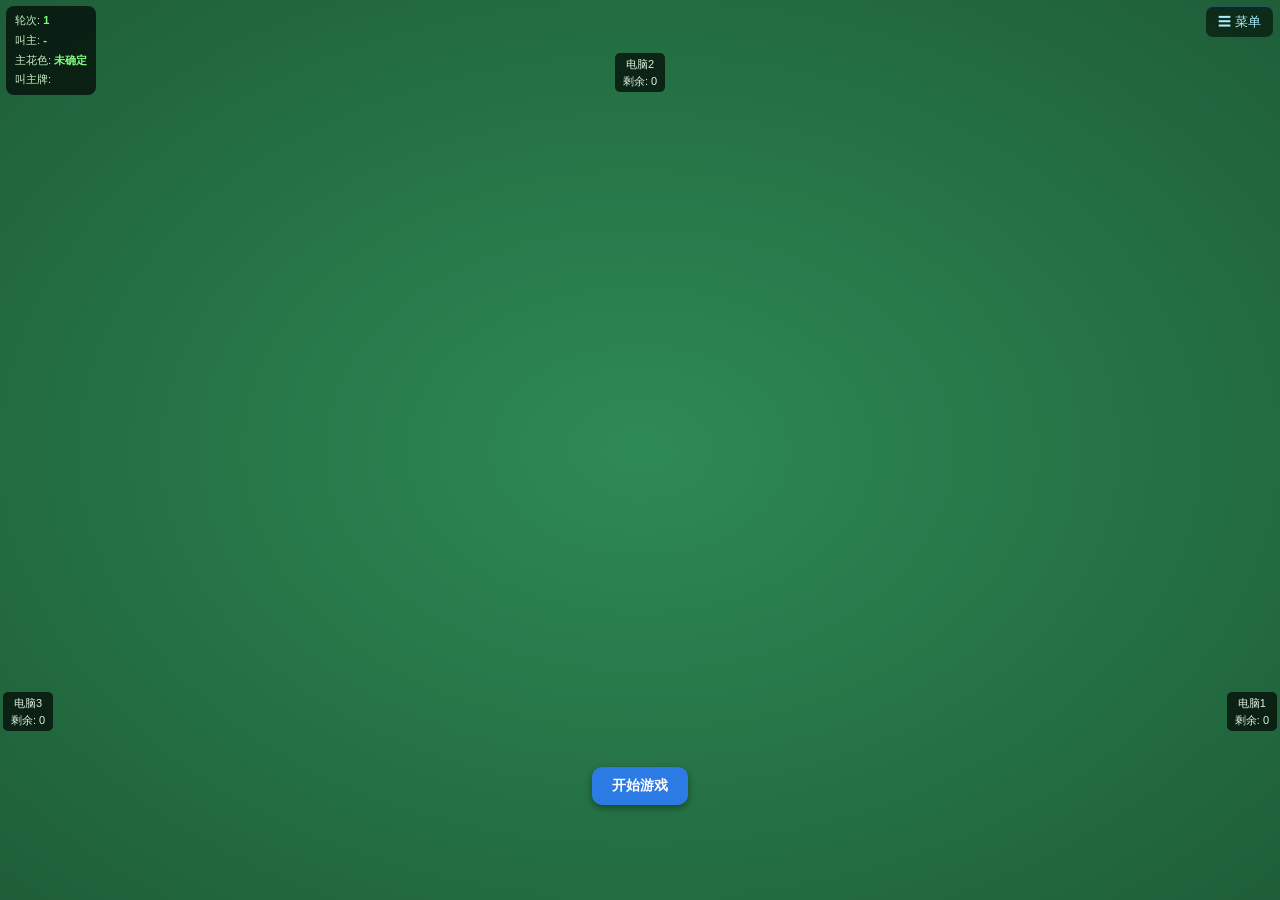
==== index.html @ 572a90c4 "Add files via upload" ====
<!DOCTYPE html>
<html lang="zh-CN">
<head>
<meta charset="UTF-8">
<meta name="viewport" content="width=device-width, initial-scale=1.0, maximum-scale=1.0, user-scalable=no">
<title>黄梅暗7 单机版</title>
<link rel="stylesheet" href="game.css">
</head>
<body>
<div id="board">

  <!-- ===== 顶部固定元素 ===== -->

  <!-- 左上：游戏信息栏 -->
  <div id="info">
    轮次: <b id="iRound">1</b><br>
    叫主: <b id="iDealer">-</b><br>
    主花色: <b id="iSuit">未确定</b><br>
    叫主牌: <span id="iCalledCard" style="display:none"><b id="iCalledCardVal">-</b></span><span id="iCalledCardNone" style="display:none">-</span>
  </div>

  <!-- 右上：功能菜单 -->
  <div id="menuBtn" onclick="G.toggleMenu()">&#9776; 菜单</div>
  <div id="menuPanel">
    <button class="mBtn" id="bViewKitty" onclick="G.viewKitty()" style="display:none">底牌查看</button>
    <button class="mBtn" onclick="G.toggleHist()">历史记录</button>
  </div>

  <!-- 主花色 & 反主倍数标签 -->
  <div id="suitTag"></div>
  <div id="multTag"></div>

  <!-- ===== 牌堆（发牌动画起点） ===== -->
  <div id="deck"></div>

  <!-- ===== 顶部：电脑2（手牌→信息→出牌） ===== -->
  <div id="pa2">
    <div id="h2"></div>
    <div class="pInfo" id="pi2">电脑2<br>剩余: 0</div>
    <div class="pSlot" id="ps2" data-p="2"></div>
  </div>

  <!-- ===== 左侧：电脑3（手牌[最外]→出牌+信息[靠中]） ===== -->
  <div id="pa1">
    <div id="h1"></div>
    <div id="pa1-inner">
      <div class="pInfo" id="pi1">电脑3<br>剩余: 0</div>
      <div class="pSlot" id="ps1" data-p="1"></div>
    </div>
  </div>

  <!-- ===== 右侧：电脑1（出牌+信息[靠中]→手牌[最外]） ===== -->
  <div id="pa3">
    <div id="pa3-inner">
      <div class="pInfo" id="pi3">电脑1<br>剩余: 0</div>
      <div class="pSlot" id="ps3" data-p="3"></div>
    </div>
    <div id="h3"></div>
  </div>

  <!-- ===== 底部：玩家自己（出牌→手牌） ===== -->
  <div id="pa0">
    <div class="pSlot" id="ps0" data-p="0"></div>
    <div id="h0"></div>
    <div class="pInfo" id="pi0" style="display:none">你<br>得分: 0</div>
  </div>

  <!-- ===== 控制按钮栏 ===== -->
  <div id="ctrlBar">
    <button class="btn bwrn pulseBtn" id="bCall"    onclick="G.humanCall()"      style="display:none">叫主</button>
    <button class="btn bdng"          id="bCounter"  onclick="G.openCounter()"    style="display:none">反主</button>
    <button class="btn bsec"          id="bSkip"     onclick="G.skipCounter()"    style="display:none">跳过</button>
    <button class="btn bsuc"          id="bPlay"    onclick="G.humanPlay()"       style="display:none" disabled>出牌</button>
    <button class="btn bsec"          id="bPass"    onclick="G.humanPass()"       style="display:none">垫牌</button>
    <button class="btn bpri"          id="bStart"   onclick="G.start()"           style="display:none">开始游戏</button>
  </div>

  <!-- ===== 浮层元素 ===== -->
  <div id="roundMsg"></div>
  <div id="sellTag"></div>
  <div id="counterTurnHint"></div>
  <div id="counterCountdown" style="display:none"></div>
  <div id="callBanner"></div>
  <div id="playZoom"></div>
  <div id="playZoomLabel"></div>
  <div id="msg"></div>

  <!-- 叫主/反主牌展示 -->
  <div id="reveal">
    <div id="revealLabel"></div>
    <div id="revealCards"></div>
  </div>

  <!-- ===== Modal：换底牌 ===== -->
  <div class="mOverlay" id="mKitty">
    <div class="mBox">
      <h3 id="mKittyTitle">选择底牌</h3>
      <p id="mKittyTip"></p>
      <div class="mCards" id="mKittyCards"></div>
      <div class="mActs">
        <button class="btn bsuc" onclick="G.confirmKitty()">确认底牌</button>
        <button class="btn binf" id="bSell" onclick="G.trySell()" style="display:none">卖主</button>
      </div>
    </div>
  </div>

  <!-- Modal：叫主/反主选择 -->
  <div class="mOverlay" id="mChoice">
    <div class="mBox">
      <h3 id="mChoiceTitle">选择</h3>
      <div class="mCards" id="mChoiceCards"></div>
      <div class="mActs">
        <button class="btn bsec" onclick="G.closeM('mChoice')">取消</button>
      </div>
    </div>
  </div>

  <!-- Modal：本局结算 -->
  <div class="mOverlay" id="mSettle">
    <div class="mBox">
      <h3>本局结算</h3>
      <div id="mSettleBody"></div>
      <div class="mActs">
        <button class="btn bpri" onclick="G.nextGame()">下一局</button>
        <button class="btn bsec" onclick="G.toggleHist()">历史记录</button>
      </div>
    </div>
  </div>

  <!-- 历史记录全屏面板 -->
  <div id="histPanel" style="display:none;flex-direction:column;">
    <h2>历史结算记录</h2>
    <div id="histList"></div>
    <div style="margin-top:16px;">
      <button class="btn bsec" onclick="G.toggleHist()">关闭</button>
    </div>
  </div>

</div>

<script src="game.js"></script>
<script>
// #info 拖拽移动
(function () {
  const el = document.getElementById('info');
  let ox = 0, oy = 0, sx = 0, sy = 0, dragging = false;

  function onDown(e) {
    dragging = true;
    const pt = e.touches ? e.touches[0] : e;
    sx = pt.clientX; sy = pt.clientY;
    const rect = el.getBoundingClientRect();
    ox = rect.left; oy = rect.top;
    e.preventDefault();
  }
  function onMove(e) {
    if (!dragging) return;
    const pt = e.touches ? e.touches[0] : e;
    const dx = pt.clientX - sx, dy = pt.clientY - sy;
    const brd = document.getElementById('board').getBoundingClientRect();
    const nx = Math.max(0, Math.min(brd.width  - el.offsetWidth,  ox - brd.left + dx));
    const ny = Math.max(0, Math.min(brd.height - el.offsetHeight, oy - brd.top  + dy));
    el.style.left = nx + 'px';
    el.style.top  = ny + 'px';
    e.preventDefault();
  }
  function onUp() { dragging = false; }

  el.addEventListener('mousedown',  onDown, { passive: false });
  el.addEventListener('touchstart', onDown, { passive: false });
  document.addEventListener('mousemove',  onMove, { passive: false });
  document.addEventListener('touchmove',  onMove, { passive: false });
  document.addEventListener('mouseup',  onUp);
  document.addEventListener('touchend', onUp);
})();
</script>
</body>
</html>
---- game.css ----
/* =====================================================
   黄梅暗7 — 游戏样式
   适配移动端竖屏，参考QQ斗地主风格
   ===================================================== */

/* ---------- 基础重置 ---------- */
*, *::before, *::after { margin: 0; padding: 0; box-sizing: border-box; }

html, body {
  width: 100%; height: 100%; overflow: hidden;
  background: #1a2a3a;
  font-family: 'Microsoft YaHei', Arial, sans-serif;
  touch-action: none;
  -webkit-tap-highlight-color: transparent;
}

/* ---------- 主画布 ---------- */
#board {
  position: fixed; inset: 0;
  background: radial-gradient(ellipse at center, #2e8a56 0%, #1e5e38 100%);
  overflow: hidden;
}

/* =====================================================
   顶部固定元素
   ===================================================== */

/* 游戏信息栏（可拖拽，默认左上角） */
#info {
  position: absolute; top: 6px; left: 6px;
  background: rgba(0,0,0,.68); color: #c8f0c8;
  padding: 5px 9px; border-radius: 8px;
  font-size: 11px; line-height: 1.8; z-index: 100;
  cursor: grab; user-select: none; touch-action: none;
}
#info:active { cursor: grabbing; }
#info b { color: #7fff7f; }

/* 功能菜单按钮（右上） */
#menuBtn {
  position: absolute; top: 6px; right: 6px;
  background: rgba(0,0,0,.55); color: #aef;
  padding: 6px 12px; border-radius: 8px;
  font-size: 13px; cursor: pointer; z-index: 100;
  border: 1px solid rgba(100,180,255,.3);
}
#menuBtn:active { filter: brightness(1.2); }

/* 功能菜单下拉 */
#menuPanel {
  position: absolute; top: 36px; right: 6px;
  background: rgba(10,30,20,.95); border: 1px solid #3a7a5a;
  border-radius: 10px; z-index: 150; display: none;
  flex-direction: column; gap: 2px; padding: 6px;
  min-width: 120px;
}
#menuPanel.open { display: flex; }
#menuPanel .mBtn {
  background: rgba(255,255,255,.08); color: #d0f0d0;
  border: none; border-radius: 6px; padding: 8px 12px;
  font-size: 13px; cursor: pointer; text-align: left;
  font-family: inherit;
}
#menuPanel .mBtn:active { background: rgba(255,255,255,.18); }

/* 主花色标签（已隐藏，信息移至info栏）& 反主倍数标签 */
#suitTag { display: none !important; }
#multTag {
  position: absolute;
  background: rgba(180,0,0,.8); color: #fff;
  padding: 3px 8px; border-radius: 5px; font-size: 11px; z-index: 100; display: none;
}
#multTag { bottom: 135px; left: 6px; }

/* =====================================================
   玩家区域布局
   竖屏四方位：顶(pa2) / 左(pa1) / 右(pa3) / 底(pa0)
   ===================================================== */

/* 顶部 – 电脑2：手牌→信息标签→出牌区 */
#pa2 {
  position: absolute; top: 0; left: 0; right: 0;
  display: flex; flex-direction: column; align-items: center;
  padding-top: 50px;
  z-index: 50;
}
#h2 { display: flex; flex-direction: row; justify-content: center; }
#ps2 {
  display: flex; flex-direction: row; justify-content: center; flex-wrap: nowrap;
  min-height: 46px; padding: 2px 0;
}
#pi2 { margin-top: 3px; }

/* 左侧 – 电脑3：手牌列(最外)→出牌+信息(靠中) */
#pa1 {
  position: absolute; left: 0; top: 50px; bottom: 165px;
  display: flex; flex-direction: row; align-items: flex-end;
  z-index: 50;
}
#h1 { display: flex; flex-direction: column; align-items: center; flex-shrink: 0; }
#pa1-inner {
  display: flex; flex-direction: column; align-items: flex-start; gap: 4px;
  padding-left: 3px;
}
#ps1 { display: flex; flex-direction: column; align-items: center; min-width: 38px; }
/* 左侧玩家标识：左对齐、固定在左下 */
#pi1 { align-self: flex-start; }

/* 右侧 – 电脑1：出牌+信息(靠中)→手牌列(最外) */
#pa3 {
  position: absolute; right: 0; top: 50px; bottom: 165px;
  display: flex; flex-direction: row; align-items: flex-end;
  z-index: 50;
}
#pa3-inner {
  display: flex; flex-direction: column; align-items: flex-end; gap: 4px;
  padding-right: 3px;
}
#ps3 { display: flex; flex-direction: column; align-items: center; min-width: 38px; }
#h3 { display: flex; flex-direction: column; align-items: center; flex-shrink: 0; }
/* 右侧玩家标识：右对齐、固定在右下 */
#pi3 { align-self: flex-end; }

/* 底部 – 玩家自己：出牌区→手牌区 */
#pa0 {
  position: absolute; bottom: 0; left: 0; right: 0;
  display: flex; flex-direction: column; align-items: center;
  z-index: 50;
}
#ps0 {
  display: flex; flex-direction: row; justify-content: center; flex-wrap: nowrap;
  min-height: 52px; padding: 2px 4px;
}
#h0 { display: flex; flex-direction: row; justify-content: center; padding-bottom: 4px; }
/* 玩家自己的得分标签：底部手牌区左下角 */
#pi0 {
  position: absolute; bottom: 4px; left: 6px;
  z-index: 60;
}

/* 玩家信息标签 */
.pInfo {
  background: rgba(0,0,0,.68); color: #e0f0e0;
  padding: 3px 8px; border-radius: 5px;
  font-size: 11px; text-align: center; line-height: 1.5; white-space: nowrap;
}
.pInfo.active  { background: rgba(255,200,0,.88); color: #222; }
.pInfo.dealer::after { content: ' ★'; color: #ffe066; }
.pInfo.leader  { background: rgba(80,200,120,.92); color: #fff; box-shadow: 0 0 8px 2px rgba(80,255,140,.7); }
.pInfo.leader::before { content: '先手 '; font-size: 10px; opacity: .85; }

/* 出牌区首出高亮边框 */
.pSlot.leader  { border-radius: 8px; box-shadow: 0 0 0 2.5px #50c878, 0 0 12px 3px rgba(80,255,140,.45); }

/* =====================================================
   牌（Card）
   ===================================================== */
.card {
  width: 46px; height: 68px; border-radius: 6px; border: 1.5px solid #ccc;
  background: #fff; display: flex; flex-direction: column;
  align-items: center; justify-content: space-between;
  padding: 2px 3px; cursor: pointer; position: relative;
  user-select: none; -webkit-user-select: none;
  transition: transform .15s, box-shadow .15s;
  flex-shrink: 0; box-shadow: 1px 2px 4px rgba(0,0,0,.4);
}
.card:active { transform: translateY(-10px); }
.card.sel {
  transform: translateY(-14px);
  box-shadow: 0 0 0 2.5px #ffe066, 2px 8px 14px rgba(0,0,0,.45);
}
.card.red { color: #d00; }
.card.black { color: #111; }
.card.red  .cs { color: #e00; font-size: 20px; }
.card.black .cs { color: #111; font-size: 20px; }
.tl { font-size: 11px; line-height: 1.1; align-self: flex-start; font-weight: 700; }
.cs { font-size: 18px; line-height: 1; }
.bl { font-size: 11px; line-height: 1.1; align-self: flex-end; transform: rotate(180deg); font-weight: 700; }

/* 牌背面 */
.card.back {
  background: linear-gradient(135deg, #1d5fa8 25%, #2d7fd8 50%, #1d5fa8 75%);
  cursor: default;
}
.card.back::after {
  content: ''; position: absolute; inset: 3px;
  border: 1.5px solid rgba(255,255,255,.25); border-radius: 3px;
  background: repeating-linear-gradient(45deg, transparent, transparent 4px, rgba(255,255,255,.07) 4px, rgba(255,255,255,.07) 8px);
}

/* sm：左右玩家背面牌 */
.card.sm { width: 22px; height: 34px; border-radius: 4px; }
.card.sm::after { inset: 2px; }

/* med：出牌历史区 */
.card.med { width: 34px; height: 50px; border-radius: 4px; padding: 1px 2px; overflow: hidden; }
.card.med .tl { font-size: 8px; line-height: 1; white-space: nowrap; }
.card.med .cs { font-size: 11px; line-height: 1; }
.card.med .bl { font-size: 8px; line-height: 1; white-space: nowrap; }
.card.med.red  .cs { font-size: 11px; }
.card.med.black .cs { font-size: 11px; }

/* 可叫主牌高亮光晕 */
.card.callable {
  box-shadow: 0 0 8px 3px rgba(255,220,0,.75);
}

/* =====================================================
   出牌区槽
   ===================================================== */
.pSlot { display: flex; min-height: 0; }
#ps0, #ps2 { flex-direction: row; align-items: flex-end; flex-wrap: nowrap; }
#ps1, #ps3 { flex-direction: column; align-items: center; }

/* =====================================================
   控制栏
   ===================================================== */
#ctrlBar {
  position: absolute; bottom: 95px; left: 0; right: 0;
  display: flex; gap: 8px; flex-wrap: wrap;
  justify-content: center; padding: 0 10px; z-index: 200;
}
.btn {
  padding: 10px 20px; border-radius: 10px; border: none; cursor: pointer;
  font-size: 14px; font-weight: 700; color: #fff;
  box-shadow: 0 3px 7px rgba(0,0,0,.38);
  -webkit-tap-highlight-color: transparent;
  font-family: inherit;
}
.btn:active { filter: brightness(.9); transform: scale(.95); }
.btn:disabled { opacity: .42; cursor: not-allowed; transform: none; }
.bpri { background: #2c7be5; }
.bsuc { background: #28a745; }
.bwrn { background: #e0780a; }
.bdng { background: #dc3545; }
.bsec { background: #6c757d; }
.binf { background: #17a2b8; }

/* 脉冲动画（叫主按钮） */
@keyframes pulse {
  0%, 100% { box-shadow: 0 3px 8px rgba(0,0,0,.3); }
  50%       { box-shadow: 0 0 18px 5px rgba(255,220,0,.8); }
}
.pulseBtn { animation: pulse 1s infinite; }

/* =====================================================
   浮层 / 提示元素
   ===================================================== */

/* 通用消息框 */
#msg {
  position: absolute; top: 45%; left: 50%; transform: translate(-50%, -50%);
  background: rgba(0,0,0,.9); color: #fff; padding: 14px 24px;
  border-radius: 12px; font-size: 15px; text-align: center;
  z-index: 500; display: none; max-width: 86%; pointer-events: none;
  animation: fadeIn .3s;
}
@keyframes fadeIn {
  from { opacity: 0; transform: translate(-50%, -62%); }
  to   { opacity: 1; transform: translate(-50%, -50%); }
}

/* 叫主/揭示浮层 */
#reveal {
  position: absolute; top: 50%; left: 50%; transform: translate(-50%, -50%);
  z-index: 450; display: none; flex-direction: column; align-items: center; gap: 10px;
  background: rgba(0,0,0,.75); padding: 18px 22px; border-radius: 14px;
  border: 1px solid rgba(255,255,255,.1);
}
#revealLabel { color: #ffe; font-size: 14px; font-weight: 700; text-shadow: 0 0 8px #000; }
#revealCards { display: flex; gap: 8px; flex-wrap: wrap; justify-content: center; }

/* 卖主提示 */
#sellTag {
  position: absolute; top: 50%; left: 50%; transform: translate(-50%, -50%);
  background: rgba(140,0,200,.92); color: #fff; font-size: 18px; font-weight: 700;
  padding: 12px 28px; border-radius: 12px; z-index: 460; display: none;
  animation: fadeIn .3s;
}

/* 叫主横幅 */
#callBanner {
  position: absolute; top: 42%; left: 50%; transform: translate(-50%, -50%);
  background: rgba(200,140,0,.96); color: #fff;
  padding: 12px 30px; border-radius: 12px; font-size: 16px; font-weight: 700;
  z-index: 350; text-align: center; white-space: nowrap; display: none;
  box-shadow: 0 0 0 3px rgba(255,220,0,.6), 0 6px 20px rgba(0,0,0,.5);
  pointer-events: none;
  animation: bannerIn .4s ease-out;
}
@keyframes bannerIn {
  from { opacity: 0; transform: translate(-50%, -60%) scale(.8); }
  to   { opacity: 1; transform: translate(-50%, -50%) scale(1); }
}

/* 出牌放大动画浮层 */
#playZoom {
  position: absolute; top: 50%; left: 50%; transform: translate(-50%, -50%);
  display: none; flex-direction: row; gap: 10px; align-items: center; justify-content: center;
  z-index: 480; pointer-events: none;
  background: rgba(0,0,0,.58); border-radius: 14px; padding: 12px 20px;
}
#playZoomLabel {
  position: absolute; top: 50%; left: 50%;
  transform: translate(-50%, calc(-50% - 72px));
  background: rgba(0,0,0,.82); color: #ffe;
  padding: 4px 14px; border-radius: 8px; font-size: 13px; font-weight: 700;
  display: none; z-index: 481; pointer-events: none;
}
@keyframes zoomIn { from { transform: scale(.3); opacity: 0; } to { transform: scale(1); opacity: 1; } }
.playZoomCard { animation: zoomIn .3s ease-out; }

/* 反主轮询提示 */
#counterTurnHint {
  position: absolute; bottom: 178px; left: 50%; transform: translateX(-50%);
  background: rgba(20,60,160,.9); color: #adf;
  padding: 5px 16px; border-radius: 7px; font-size: 12px; font-weight: 700;
  z-index: 299; white-space: nowrap; pointer-events: none; display: none;
}

/* 反主倒计时 */
#counterCountdown {
  position: absolute; bottom: 150px; left: 50%; transform: translateX(-50%);
  background: rgba(180,80,0,.94); color: #fff;
  padding: 7px 18px; border-radius: 9px; font-size: 13px; font-weight: 700;
  z-index: 300; white-space: nowrap; pointer-events: none; display: none;
}

/* 轮次消息 */
#roundMsg {
  position: absolute; top: 44%; left: 50%; transform: translate(-50%, -50%);
  background: rgba(0,160,70,.9); color: #fff; padding: 7px 20px;
  border-radius: 9px; font-size: 13px; font-weight: 700;
  z-index: 400; display: none; pointer-events: none;
}

/* 牌堆 */
#deck { position: absolute; top: 50%; left: 50%; transform: translate(-50%, -55%); z-index: 30; }

/* 出牌飞入动画 */
@keyframes flyIn {
  from { transform: scale(.4) translateY(-22px); opacity: 0; }
  to   { transform: scale(1) translateY(0); opacity: 1; }
}
.flyIn { animation: flyIn .22s ease-out; }

/* =====================================================
   Modal 弹框
   ===================================================== */
.mOverlay {
  position: absolute; inset: 0; background: rgba(0,0,0,.7);
  z-index: 600; display: none; align-items: center; justify-content: center;
  padding: 10px;
}
.mBox {
  background: #1b3a28; border: 2px solid #4a8a5a; border-radius: 14px;
  padding: 16px 18px; color: #e0f0e0; width: 100%; max-width: 420px;
  max-height: 88vh; overflow-y: auto;
}
.mBox h3 { text-align: center; margin-bottom: 10px; color: #9ff; font-size: 15px; }
.mBox p  { margin-bottom: 6px; font-size: 12px; color: #cfc; line-height: 1.5; }
.mCards  { display: flex; flex-wrap: wrap; gap: 5px; margin: 8px 0; justify-content: center; }
.mActs   { display: flex; gap: 8px; justify-content: center; flex-wrap: wrap; margin-top: 12px; }

/* 结算行 */
.sRow { display: flex; justify-content: space-between; padding: 5px 0; border-bottom: 1px solid rgba(255,255,255,.1); font-size: 12px; }
.sRes { font-size: 17px; font-weight: 700; text-align: center; margin: 10px 0; padding: 10px; border-radius: 8px; }
.rWin  { background: rgba(0,200,80,.3);  color: #7ffe7f; }
.rLose { background: rgba(200,0,0,.3);   color: #ff8888; }
.rBig  { background: rgba(100,0,0,.5);   color: #ff4444; }

/* =====================================================
   历史记录面板
   ===================================================== */
#histPanel {
  position: absolute; inset: 0; background: rgba(0,0,0,.92);
  z-index: 700; display: none; flex-direction: column;
  align-items: center; padding: 16px; overflow-y: auto; color: #e0f0e0;
}
#histPanel h2 { margin-bottom: 12px; font-size: 16px; }
.hItem {
  background: rgba(255,255,255,.08); border-radius: 8px;
  padding: 10px 12px; margin-bottom: 8px; width: 100%; max-width: 460px;
  font-size: 12px; cursor: pointer;
}
.hItem:active { background: rgba(255,255,255,.16); }
.hDetail {
  display: none; margin-top: 6px; font-size: 11px; color: #9fc;
  border-top: 1px solid rgba(255,255,255,.15); padding-top: 6px;
}
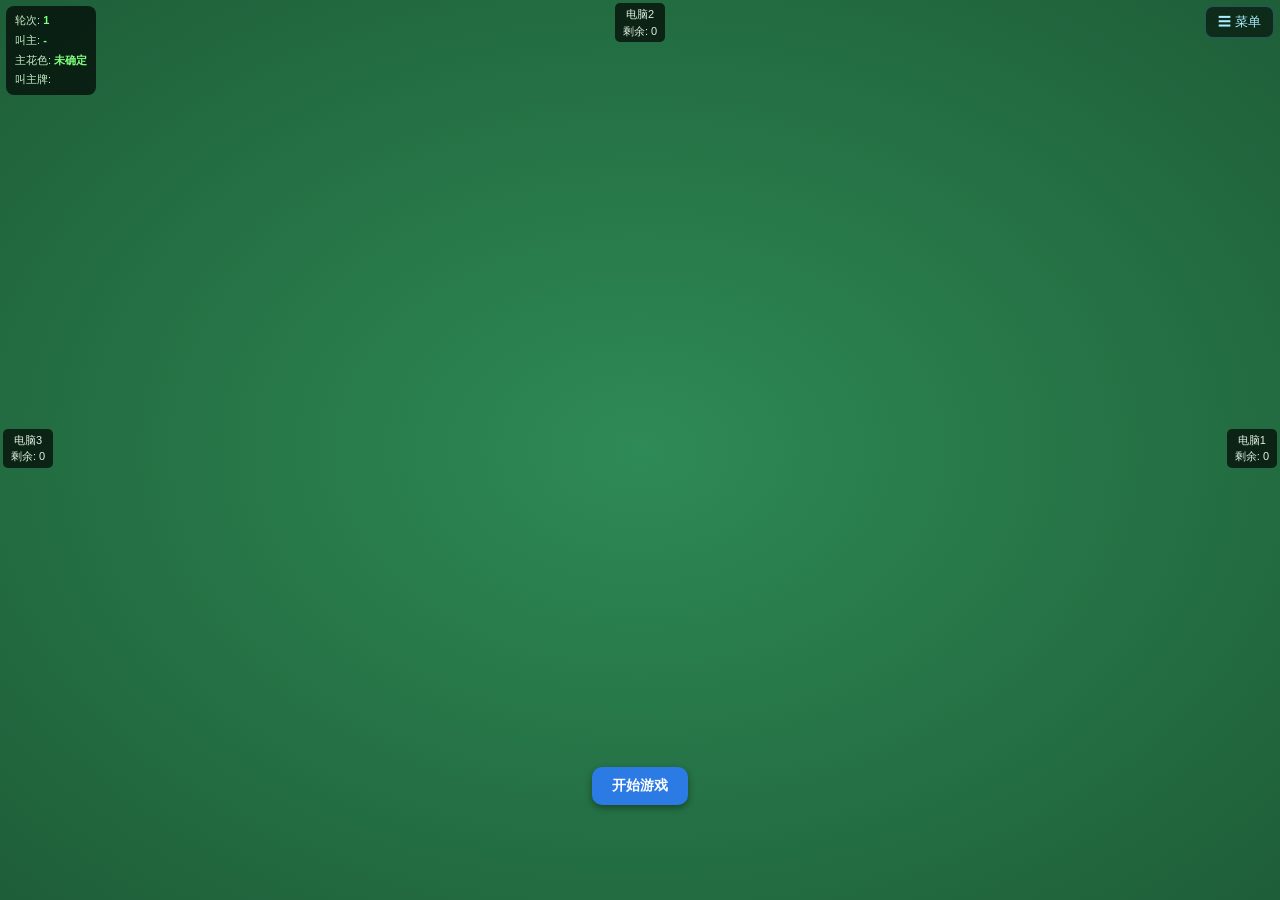
==== commit c5ef9782: "Add files via upload" ====
--- a/index.html
+++ b/index.html
@@ -17,6 +17,7 @@
     叫主: <b id="iDealer">-</b><br>
     主花色: <b id="iSuit">未确定</b><br>
     叫主牌: <span id="iCalledCard" style="display:none"><b id="iCalledCardVal">-</b></span><span id="iCalledCardNone" style="display:none">-</span>
+    <span id="iTeam" style="display:none"><br>阵营: <b id="iTeamVal">-</b><br>队友: <b id="iTeamMate">-</b></span>
   </div>
 
   <!-- 右上：功能菜单 -->
@@ -26,8 +27,7 @@
     <button class="mBtn" onclick="G.toggleHist()">历史记录</button>
   </div>
 
-  <!-- 主花色 & 反主倍数标签 -->
-  <div id="suitTag"></div>
+  <!-- 反主倍数标签 -->
   <div id="multTag"></div>
 
   <!-- ===== 牌堆（发牌动画起点） ===== -->
@@ -140,11 +140,11 @@
 
 <script src="game.js"></script>
 <script>
-// #info 拖拽移动
-(function () {
-  const el = document.getElementById('info');
+// 通用可拖拽元素工厂
+function makeDraggable(elId) {
+  const el = document.getElementById(elId);
+  if (!el) return;
   let ox = 0, oy = 0, sx = 0, sy = 0, dragging = false;
-
   function onDown(e) {
     dragging = true;
     const pt = e.touches ? e.touches[0] : e;
@@ -162,17 +162,19 @@
     const ny = Math.max(0, Math.min(brd.height - el.offsetHeight, oy - brd.top  + dy));
     el.style.left = nx + 'px';
     el.style.top  = ny + 'px';
+    el.style.bottom = 'auto';
     e.preventDefault();
   }
   function onUp() { dragging = false; }
-
   el.addEventListener('mousedown',  onDown, { passive: false });
   el.addEventListener('touchstart', onDown, { passive: false });
-  document.addEventListener('mousemove',  onMove, { passive: false });
-  document.addEventListener('touchmove',  onMove, { passive: false });
+  document.addEventListener('mousemove', onMove, { passive: false });
+  document.addEventListener('touchmove', onMove, { passive: false });
   document.addEventListener('mouseup',  onUp);
   document.addEventListener('touchend', onUp);
-})();
+}
+makeDraggable('info');
+makeDraggable('multTag');
 </script>
 </body>
 </html>
--- a/game.css
+++ b/game.css
@@ -63,13 +63,14 @@
 }
 #menuPanel .mBtn:active { background: rgba(255,255,255,.18); }
 
-/* 主花色标签（已隐藏，信息移至info栏）& 反主倍数标签 */
-#suitTag { display: none !important; }
+/* 反主倍数标签 */
 #multTag {
   position: absolute;
   background: rgba(180,0,0,.8); color: #fff;
   padding: 3px 8px; border-radius: 5px; font-size: 11px; z-index: 100; display: none;
-}
+  cursor: grab; user-select: none; touch-action: none;
+}
+#multTag:active { cursor: grabbing; }
 #multTag { bottom: 135px; left: 6px; }
 
 /* =====================================================
@@ -81,7 +82,6 @@
 #pa2 {
   position: absolute; top: 0; left: 0; right: 0;
   display: flex; flex-direction: column; align-items: center;
-  padding-top: 50px;
   z-index: 50;
 }
 #h2 { display: flex; flex-direction: row; justify-content: center; }
@@ -93,8 +93,8 @@
 
 /* 左侧 – 电脑3：手牌列(最外)→出牌+信息(靠中) */
 #pa1 {
-  position: absolute; left: 0; top: 50px; bottom: 165px;
-  display: flex; flex-direction: row; align-items: flex-end;
+  position: absolute; left: 0; top: 68px; bottom: 68px;
+  display: flex; flex-direction: row; align-items: center;
   z-index: 50;
 }
 #h1 { display: flex; flex-direction: column; align-items: center; flex-shrink: 0; }
@@ -103,13 +103,13 @@
   padding-left: 3px;
 }
 #ps1 { display: flex; flex-direction: column; align-items: center; min-width: 38px; }
-/* 左侧玩家标识：左对齐、固定在左下 */
-#pi1 { align-self: flex-start; }
+/* 左侧玩家标识：跟随父容器居中 */
+#pi1 { align-self: center; }
 
 /* 右侧 – 电脑1：出牌+信息(靠中)→手牌列(最外) */
 #pa3 {
-  position: absolute; right: 0; top: 50px; bottom: 165px;
-  display: flex; flex-direction: row; align-items: flex-end;
+  position: absolute; right: 0; top: 68px; bottom: 68px;
+  display: flex; flex-direction: row; align-items: center;
   z-index: 50;
 }
 #pa3-inner {
@@ -118,8 +118,8 @@
 }
 #ps3 { display: flex; flex-direction: column; align-items: center; min-width: 38px; }
 #h3 { display: flex; flex-direction: column; align-items: center; flex-shrink: 0; }
-/* 右侧玩家标识：右对齐、固定在右下 */
-#pi3 { align-self: flex-end; }
+/* 右侧玩家标识：跟随父容器居中 */
+#pi3 { align-self: center; }
 
 /* 底部 – 玩家自己：出牌区→手牌区 */
 #pa0 {
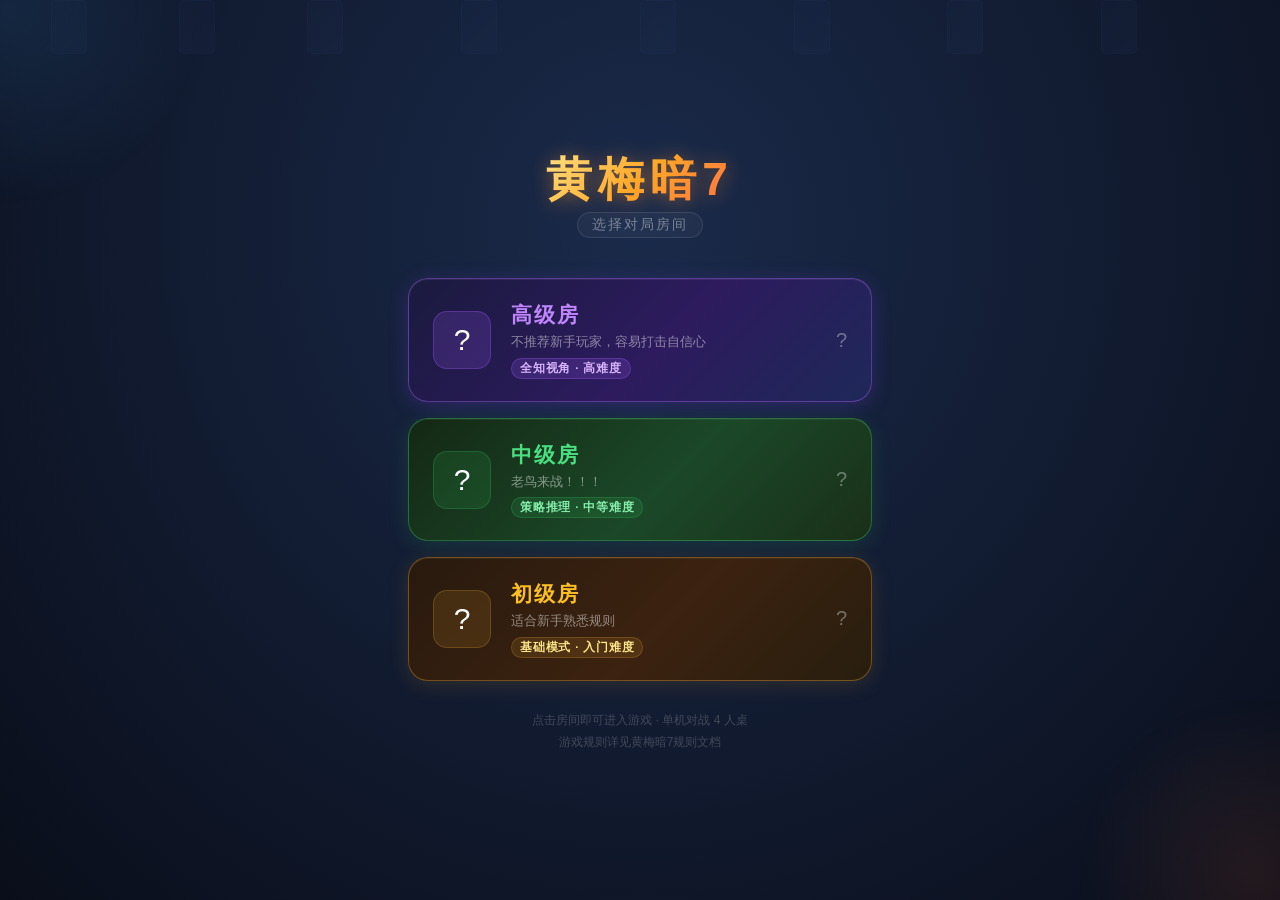
==== commit 8fe8f7b4: "版本更新" ====
--- a/index.html
+++ b/index.html
@@ -1,180 +1,347 @@
-<!DOCTYPE html>
-<html lang="zh-CN">
-<head>
-<meta charset="UTF-8">
-<meta name="viewport" content="width=device-width, initial-scale=1.0, maximum-scale=1.0, user-scalable=no">
-<title>黄梅暗7 单机版</title>
-<link rel="stylesheet" href="game.css">
-</head>
-<body>
-<div id="board">
-
-  <!-- ===== 顶部固定元素 ===== -->
-
-  <!-- 左上：游戏信息栏 -->
-  <div id="info">
-    轮次: <b id="iRound">1</b><br>
-    叫主: <b id="iDealer">-</b><br>
-    主花色: <b id="iSuit">未确定</b><br>
-    叫主牌: <span id="iCalledCard" style="display:none"><b id="iCalledCardVal">-</b></span><span id="iCalledCardNone" style="display:none">-</span>
-    <span id="iTeam" style="display:none"><br>阵营: <b id="iTeamVal">-</b><br>队友: <b id="iTeamMate">-</b></span>
-  </div>
-
-  <!-- 右上：功能菜单 -->
-  <div id="menuBtn" onclick="G.toggleMenu()">&#9776; 菜单</div>
-  <div id="menuPanel">
-    <button class="mBtn" id="bViewKitty" onclick="G.viewKitty()" style="display:none">底牌查看</button>
-    <button class="mBtn" onclick="G.toggleHist()">历史记录</button>
-  </div>
-
-  <!-- 反主倍数标签 -->
-  <div id="multTag"></div>
-
-  <!-- ===== 牌堆（发牌动画起点） ===== -->
-  <div id="deck"></div>
-
-  <!-- ===== 顶部：电脑2（手牌→信息→出牌） ===== -->
-  <div id="pa2">
-    <div id="h2"></div>
-    <div class="pInfo" id="pi2">电脑2<br>剩余: 0</div>
-    <div class="pSlot" id="ps2" data-p="2"></div>
-  </div>
-
-  <!-- ===== 左侧：电脑3（手牌[最外]→出牌+信息[靠中]） ===== -->
-  <div id="pa1">
-    <div id="h1"></div>
-    <div id="pa1-inner">
-      <div class="pInfo" id="pi1">电脑3<br>剩余: 0</div>
-      <div class="pSlot" id="ps1" data-p="1"></div>
-    </div>
-  </div>
-
-  <!-- ===== 右侧：电脑1（出牌+信息[靠中]→手牌[最外]） ===== -->
-  <div id="pa3">
-    <div id="pa3-inner">
-      <div class="pInfo" id="pi3">电脑1<br>剩余: 0</div>
-      <div class="pSlot" id="ps3" data-p="3"></div>
-    </div>
-    <div id="h3"></div>
-  </div>
-
-  <!-- ===== 底部：玩家自己（出牌→手牌） ===== -->
-  <div id="pa0">
-    <div class="pSlot" id="ps0" data-p="0"></div>
-    <div id="h0"></div>
-    <div class="pInfo" id="pi0" style="display:none">你<br>得分: 0</div>
-  </div>
-
-  <!-- ===== 控制按钮栏 ===== -->
-  <div id="ctrlBar">
-    <button class="btn bwrn pulseBtn" id="bCall"    onclick="G.humanCall()"      style="display:none">叫主</button>
-    <button class="btn bdng"          id="bCounter"  onclick="G.openCounter()"    style="display:none">反主</button>
-    <button class="btn bsec"          id="bSkip"     onclick="G.skipCounter()"    style="display:none">跳过</button>
-    <button class="btn bsuc"          id="bPlay"    onclick="G.humanPlay()"       style="display:none" disabled>出牌</button>
-    <button class="btn bsec"          id="bPass"    onclick="G.humanPass()"       style="display:none">垫牌</button>
-    <button class="btn bpri"          id="bStart"   onclick="G.start()"           style="display:none">开始游戏</button>
-  </div>
-
-  <!-- ===== 浮层元素 ===== -->
-  <div id="roundMsg"></div>
-  <div id="sellTag"></div>
-  <div id="counterTurnHint"></div>
-  <div id="counterCountdown" style="display:none"></div>
-  <div id="callBanner"></div>
-  <div id="playZoom"></div>
-  <div id="playZoomLabel"></div>
-  <div id="msg"></div>
-
-  <!-- 叫主/反主牌展示 -->
-  <div id="reveal">
-    <div id="revealLabel"></div>
-    <div id="revealCards"></div>
-  </div>
-
-  <!-- ===== Modal：换底牌 ===== -->
-  <div class="mOverlay" id="mKitty">
-    <div class="mBox">
-      <h3 id="mKittyTitle">选择底牌</h3>
-      <p id="mKittyTip"></p>
-      <div class="mCards" id="mKittyCards"></div>
-      <div class="mActs">
-        <button class="btn bsuc" onclick="G.confirmKitty()">确认底牌</button>
-        <button class="btn binf" id="bSell" onclick="G.trySell()" style="display:none">卖主</button>
-      </div>
-    </div>
-  </div>
-
-  <!-- Modal：叫主/反主选择 -->
-  <div class="mOverlay" id="mChoice">
-    <div class="mBox">
-      <h3 id="mChoiceTitle">选择</h3>
-      <div class="mCards" id="mChoiceCards"></div>
-      <div class="mActs">
-        <button class="btn bsec" onclick="G.closeM('mChoice')">取消</button>
-      </div>
-    </div>
-  </div>
-
-  <!-- Modal：本局结算 -->
-  <div class="mOverlay" id="mSettle">
-    <div class="mBox">
-      <h3>本局结算</h3>
-      <div id="mSettleBody"></div>
-      <div class="mActs">
-        <button class="btn bpri" onclick="G.nextGame()">下一局</button>
-        <button class="btn bsec" onclick="G.toggleHist()">历史记录</button>
-      </div>
-    </div>
-  </div>
-
-  <!-- 历史记录全屏面板 -->
-  <div id="histPanel" style="display:none;flex-direction:column;">
-    <h2>历史结算记录</h2>
-    <div id="histList"></div>
-    <div style="margin-top:16px;">
-      <button class="btn bsec" onclick="G.toggleHist()">关闭</button>
-    </div>
-  </div>
-
-</div>
-
-<script src="game.js"></script>
-<script>
-// 通用可拖拽元素工厂
-function makeDraggable(elId) {
-  const el = document.getElementById(elId);
-  if (!el) return;
-  let ox = 0, oy = 0, sx = 0, sy = 0, dragging = false;
-  function onDown(e) {
-    dragging = true;
-    const pt = e.touches ? e.touches[0] : e;
-    sx = pt.clientX; sy = pt.clientY;
-    const rect = el.getBoundingClientRect();
-    ox = rect.left; oy = rect.top;
-    e.preventDefault();
-  }
-  function onMove(e) {
-    if (!dragging) return;
-    const pt = e.touches ? e.touches[0] : e;
-    const dx = pt.clientX - sx, dy = pt.clientY - sy;
-    const brd = document.getElementById('board').getBoundingClientRect();
-    const nx = Math.max(0, Math.min(brd.width  - el.offsetWidth,  ox - brd.left + dx));
-    const ny = Math.max(0, Math.min(brd.height - el.offsetHeight, oy - brd.top  + dy));
-    el.style.left = nx + 'px';
-    el.style.top  = ny + 'px';
-    el.style.bottom = 'auto';
-    e.preventDefault();
-  }
-  function onUp() { dragging = false; }
-  el.addEventListener('mousedown',  onDown, { passive: false });
-  el.addEventListener('touchstart', onDown, { passive: false });
-  document.addEventListener('mousemove', onMove, { passive: false });
-  document.addEventListener('touchmove', onMove, { passive: false });
-  document.addEventListener('mouseup',  onUp);
-  document.addEventListener('touchend', onUp);
-}
-makeDraggable('info');
-makeDraggable('multTag');
-</script>
-</body>
-</html>
+<!DOCTYPE html>
+<html lang="zh-CN">
+<head>
+<meta charset="gb2312">
+<meta name="viewport" content="width=device-width, initial-scale=1.0, maximum-scale=1.0, user-scalable=no">
+<meta name="mobile-web-app-capable" content="yes">
+<meta name="apple-mobile-web-app-capable" content="yes">
+<meta name="apple-mobile-web-app-status-bar-style" content="black-translucent">
+<title>��÷��7 �� ѡ�񷿼�</title>
+<style>
+* { margin: 0; padding: 0; box-sizing: border-box; -webkit-tap-highlight-color: transparent; }
+
+html, body {
+  width: 100%; height: 100%;
+  min-height: 100dvh;
+}
+
+body {
+  background: radial-gradient(ellipse at 50% 25%, #1a2a4a 0%, #0a0e1a 100%);
+  font-family: 'PingFang SC', 'Helvetica Neue', 'Microsoft YaHei', sans-serif;
+  color: #fff;
+  display: flex;
+  flex-direction: column;
+  align-items: center;
+  justify-content: center;
+  overflow-x: hidden;
+  overflow-y: auto;
+  /* ��ȫ������ */
+  padding: env(safe-area-inset-top, 0) env(safe-area-inset-right, 0)
+           env(safe-area-inset-bottom, 0) env(safe-area-inset-left, 0);
+}
+
+/* �������� */
+.bg-deco {
+  position: fixed;
+  inset: 0;
+  pointer-events: none;
+  z-index: 0;
+  overflow: hidden;
+}
+.bg-deco::before,
+.bg-deco::after {
+  content: '';
+  position: absolute;
+  border-radius: 50%;
+}
+.bg-deco::before {
+  width: 70vw; height: 70vw;
+  max-width: 400px; max-height: 400px;
+  background: radial-gradient(circle, rgba(68,170,255,.12) 0%, transparent 70%);
+  top: -15vw; left: -15vw;
+}
+.bg-deco::after {
+  width: 60vw; height: 60vw;
+  max-width: 360px; max-height: 360px;
+  background: radial-gradient(circle, rgba(255,120,60,.1) 0%, transparent 70%);
+  bottom: -12vw; right: -12vw;
+}
+
+/* ������ */
+.float-cards {
+  position: fixed;
+  inset: 0;
+  pointer-events: none;
+  z-index: 0;
+  overflow: hidden;
+}
+.fc {
+  position: absolute;
+  width: 36px; height: 54px;
+  border-radius: 5px;
+  background: linear-gradient(135deg, #1e2e50, #2a3a60);
+  border: 1px solid rgba(100,150,255,.18);
+  opacity: .15;
+  animation: floatUp linear infinite;
+}
+.fc:nth-child(1)  { left:  4%; animation-duration: 14s; animation-delay:  0s; }
+.fc:nth-child(2)  { left: 14%; animation-duration: 18s; animation-delay: -3s; }
+.fc:nth-child(3)  { left: 24%; animation-duration: 12s; animation-delay: -6s; }
+.fc:nth-child(4)  { left: 36%; animation-duration: 20s; animation-delay: -1s; }
+.fc:nth-child(5)  { left: 50%; animation-duration: 16s; animation-delay: -8s; }
+.fc:nth-child(6)  { left: 62%; animation-duration: 13s; animation-delay: -4s; }
+.fc:nth-child(7)  { left: 74%; animation-duration: 19s; animation-delay: -2s; }
+.fc:nth-child(8)  { left: 86%; animation-duration: 15s; animation-delay: -7s; }
+@keyframes floatUp {
+  0%   { transform: translateY(105vh) rotate(-12deg); opacity: .04; }
+  50%  { opacity: .18; }
+  100% { transform: translateY(-10vh) rotate(18deg); opacity: .04; }
+}
+
+/* ===== �������� ===== */
+.lobby {
+  position: relative;
+  z-index: 1;
+  display: flex;
+  flex-direction: column;
+  align-items: center;
+  width: 100%;
+  max-width: 520px;
+  /* ����������ȫ�������ֻ�����ʱ������������ʾ */
+  padding: clamp(20px, 6vh, 48px) clamp(14px, 5vw, 28px) clamp(20px, 5vh, 40px);
+  min-height: 100dvh;
+  justify-content: center;
+}
+
+/* ===== ���� ===== */
+.title-wrap {
+  text-align: center;
+  margin-bottom: clamp(20px, 5vh, 40px);
+}
+.title-main {
+  font-size: clamp(32px, 9vw, 46px);
+  font-weight: 900;
+  letter-spacing: clamp(3px, 1vw, 6px);
+  background: linear-gradient(135deg, #ffe082, #ffa726, #ff7043);
+  -webkit-background-clip: text;
+  -webkit-text-fill-color: transparent;
+  background-clip: text;
+  filter: drop-shadow(0 2px 10px rgba(255,150,50,.45));
+  line-height: 1.1;
+}
+.title-badge {
+  display: inline-block;
+  margin-top: 8px;
+  font-size: clamp(11px, 3vw, 14px);
+  color: rgba(255,255,255,.4);
+  letter-spacing: 2px;
+  border: 1px solid rgba(255,255,255,.1);
+  border-radius: 20px;
+  padding: 3px 14px;
+  background: rgba(255,255,255,.04);
+}
+
+/* ===== �����б� ===== */
+.rooms {
+  display: flex;
+  flex-direction: column;
+  gap: clamp(10px, 2.5vh, 16px);
+  width: 100%;
+}
+
+/* ===== ���俨Ƭ ===== */
+.room-card {
+  position: relative;
+  border-radius: clamp(14px, 4vw, 20px);
+  padding: clamp(14px, 3.5vw, 22px) clamp(14px, 4vw, 24px);
+  cursor: pointer;
+  transition: transform .15s ease, box-shadow .15s ease;
+  user-select: none;
+  -webkit-user-select: none;
+  overflow: hidden;
+  border: 1px solid transparent;
+  display: flex;
+  align-items: center;
+  gap: clamp(12px, 3.5vw, 20px);
+  /* �ֻ�����С����߶� */
+  min-height: 80px;
+  /* ��ֹ���ʱ���ֱ�ѡ�� */
+  touch-action: manipulation;
+}
+.room-card:active {
+  transform: scale(.96);
+  transition-duration: .08s;
+}
+/* �Ƴ� hover���ֻ��� hover ��ճ�ͣ� */
+@media (hover: hover) {
+  .room-card:hover { transform: translateY(-2px); }
+  .room-card:hover .room-arrow { opacity: .8; transform: translateX(4px); }
+}
+
+/* �߼��� */
+.room-adv {
+  background: linear-gradient(135deg, #1a1a3e 0%, #2d1b5e 55%, #1e2858 100%);
+  border-color: rgba(180,100,255,.4);
+  box-shadow: 0 4px 20px rgba(130,70,255,.22), inset 0 1px 0 rgba(255,255,255,.07);
+}
+/* �м��� */
+.room-mid {
+  background: linear-gradient(135deg, #142814 0%, #1b4828 55%, #1a3018 100%);
+  border-color: rgba(70,200,110,.38);
+  box-shadow: 0 4px 20px rgba(50,170,90,.18), inset 0 1px 0 rgba(255,255,255,.06);
+}
+/* ������ */
+.room-bas {
+  background: linear-gradient(135deg, #281a0e 0%, #3c2210 55%, #281e0e 100%);
+  border-color: rgba(230,160,50,.38);
+  box-shadow: 0 4px 20px rgba(195,135,35,.18), inset 0 1px 0 rgba(255,255,255,.06);
+}
+
+/* ͼ�� */
+.room-icon {
+  width: clamp(44px, 12vw, 58px);
+  height: clamp(44px, 12vw, 58px);
+  border-radius: clamp(10px, 3vw, 14px);
+  display: flex;
+  align-items: center;
+  justify-content: center;
+  font-size: clamp(22px, 6vw, 30px);
+  flex-shrink: 0;
+}
+.room-adv .room-icon { background: rgba(160,90,255,.18); border: 1px solid rgba(160,90,255,.3); }
+.room-mid .room-icon { background: rgba(50,190,90,.14);  border: 1px solid rgba(50,190,90,.25); }
+.room-bas .room-icon { background: rgba(215,155,45,.14); border: 1px solid rgba(215,155,45,.25); }
+
+/* ������ */
+.room-info { flex: 1; min-width: 0; }
+.room-name {
+  font-size: clamp(16px, 4.5vw, 21px);
+  font-weight: 700;
+  letter-spacing: 2px;
+  margin-bottom: 4px;
+  white-space: nowrap;
+}
+.room-adv .room-name { color: #c084fc; }
+.room-mid .room-name { color: #4ade80; }
+.room-bas .room-name { color: #fbbf24; }
+
+.room-desc {
+  font-size: clamp(11px, 3vw, 12.5px);
+  color: rgba(255,255,255,.48);
+  line-height: 1.55;
+  /* �ֻ�������խʱ�������ֻ��� */
+  word-break: break-all;
+  overflow-wrap: break-word;
+}
+.room-label {
+  display: inline-block;
+  margin-top: 5px;
+  font-size: clamp(10px, 2.6vw, 11.5px);
+  padding: 2px 8px;
+  border-radius: 20px;
+  font-weight: 600;
+  letter-spacing: .8px;
+}
+.room-adv .room-label { background: rgba(160,90,255,.18); color: #d8b4fe; border: 1px solid rgba(160,90,255,.3); }
+.room-mid .room-label { background: rgba(50,190,90,.14);  color: #86efac; border: 1px solid rgba(50,190,90,.25); }
+.room-bas .room-label { background: rgba(215,155,45,.14); color: #fde68a; border: 1px solid rgba(215,155,45,.25); }
+
+/* ��ͷ */
+.room-arrow {
+  font-size: clamp(16px, 4vw, 20px);
+  opacity: .35;
+  flex-shrink: 0;
+  transition: opacity .15s, transform .15s;
+}
+
+/* ===== �ײ�˵�� ===== */
+.footer-note {
+  margin-top: clamp(16px, 4vh, 28px);
+  font-size: clamp(10px, 2.8vw, 12px);
+  color: rgba(255,255,255,.2);
+  text-align: center;
+  line-height: 1.9;
+}
+
+/* ===== �볡���� ===== */
+.title-wrap { animation: fadeSlideDown .5s ease both; }
+@keyframes fadeSlideDown {
+  from { opacity: 0; transform: translateY(-16px); }
+  to   { opacity: 1; transform: translateY(0); }
+}
+.room-card:nth-child(1) { animation: fadeSlideUp .42s ease .06s both; }
+.room-card:nth-child(2) { animation: fadeSlideUp .42s ease .16s both; }
+.room-card:nth-child(3) { animation: fadeSlideUp .42s ease .26s both; }
+.footer-note            { animation: fadeSlideUp .42s ease .36s both; }
+@keyframes fadeSlideUp {
+  from { opacity: 0; transform: translateY(18px); }
+  to   { opacity: 1; transform: translateY(0); }
+}
+
+/* ===== �����ֻ����� ===== */
+@media (max-height: 480px) and (orientation: landscape) {
+  .lobby { min-height: auto; padding: 12px 16px 12px; justify-content: flex-start; }
+  .title-wrap { margin-bottom: 12px; }
+  .title-main { font-size: 26px; }
+  .rooms { gap: 8px; }
+  .room-card { min-height: 58px; padding: 10px 14px; }
+  .room-icon { width: 38px; height: 38px; font-size: 18px; }
+  .float-cards { display: none; }
+}
+</style>
+</head>
+<body>
+
+<div class="bg-deco"></div>
+
+<div class="float-cards">
+  <div class="fc"></div><div class="fc"></div><div class="fc"></div>
+  <div class="fc"></div><div class="fc"></div><div class="fc"></div>
+  <div class="fc"></div><div class="fc"></div>
+</div>
+
+<div class="lobby">
+
+  <div class="title-wrap">
+    <div class="title-main">��÷��7</div>
+    <div class="title-badge">ѡ��Ծַ���</div>
+  </div>
+
+  <div class="rooms">
+
+    <div class="room-card room-adv" onclick="enterRoom('advanced')">
+      <div class="room-icon">?</div>
+      <div class="room-info">
+        <div class="room-name">�߼���</div>
+        <div class="room-desc">���Ƽ�������ң����״��������</div>
+        <div class="room-label">ȫ֪�ӽ� �� ���Ѷ�</div>
+      </div>
+      <div class="room-arrow">?</div>
+    </div>
+
+    <div class="room-card room-mid" onclick="enterRoom('medium')">
+      <div class="room-icon">?</div>
+      <div class="room-info">
+        <div class="room-name">�м���</div>
+        <div class="room-desc">������ս������</div>
+        <div class="room-label">�������� �� �е��Ѷ�</div>
+      </div>
+      <div class="room-arrow">?</div>
+    </div>
+
+    <div class="room-card room-bas" onclick="enterRoom('basic')">
+      <div class="room-icon">?</div>
+      <div class="room-info">
+        <div class="room-name">������</div>
+        <div class="room-desc">�ʺ�������Ϥ����</div>
+        <div class="room-label">����ģʽ �� �����Ѷ�</div>
+      </div>
+      <div class="room-arrow">?</div>
+    </div>
+
+  </div>
+
+  <div class="footer-note">
+    ������伴�ɽ�����Ϸ �� ������ս 4 ����<br>
+    ��Ϸ���������÷��7�����ĵ�
+  </div>
+
+</div>
+
+<script>
+function enterRoom(mode) {
+  window.location.href = 'lobby.html?mode=' + mode;
+}
+</script>
+</body>
+</html>
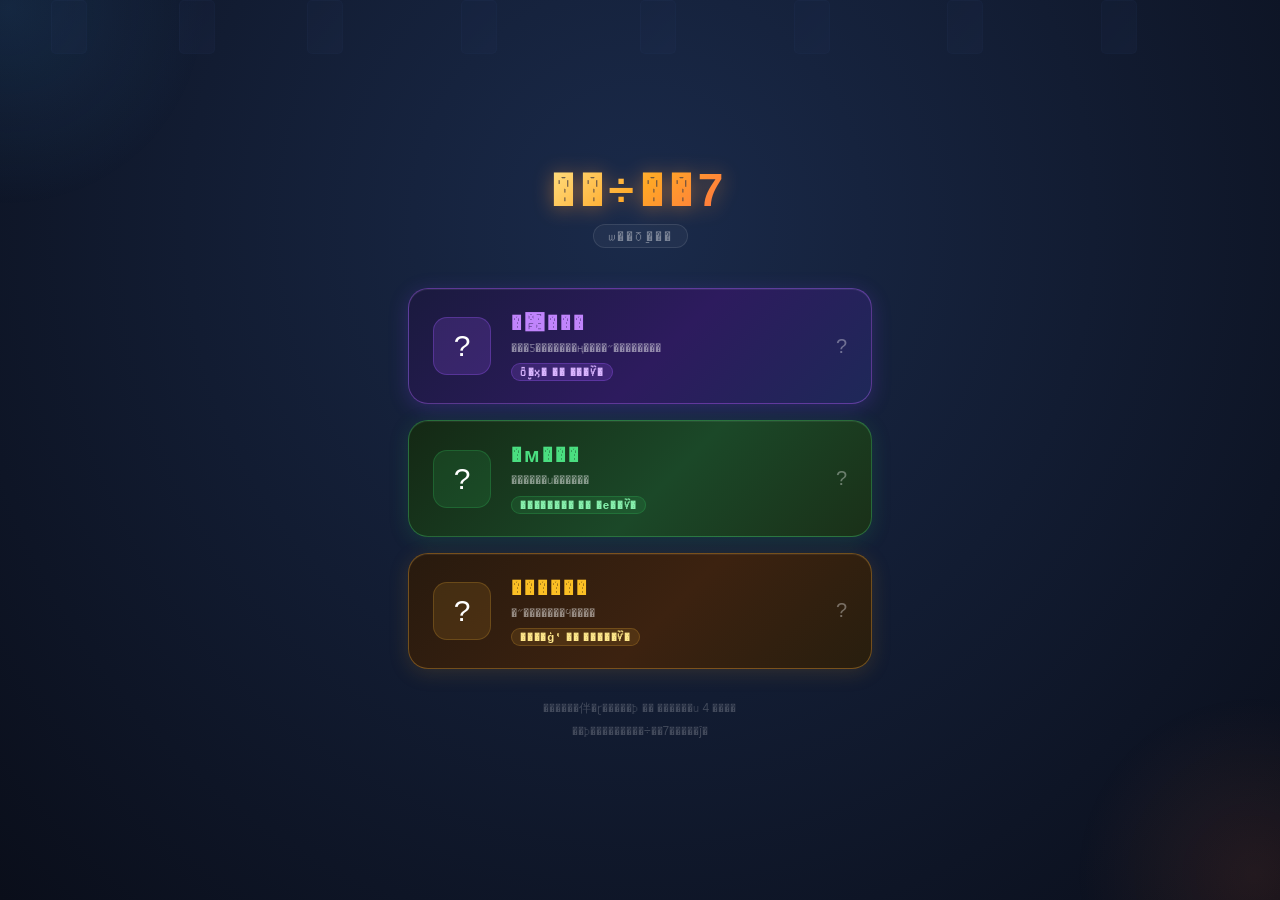
==== commit 892c96b2: "Add files via upload" ====
--- a/index.html
+++ b/index.html
@@ -1,347 +1,347 @@
-<!DOCTYPE html>
-<html lang="zh-CN">
-<head>
-<meta charset="gb2312">
-<meta name="viewport" content="width=device-width, initial-scale=1.0, maximum-scale=1.0, user-scalable=no">
-<meta name="mobile-web-app-capable" content="yes">
-<meta name="apple-mobile-web-app-capable" content="yes">
-<meta name="apple-mobile-web-app-status-bar-style" content="black-translucent">
-<title>��÷��7 �� ѡ�񷿼�</title>
-<style>
-* { margin: 0; padding: 0; box-sizing: border-box; -webkit-tap-highlight-color: transparent; }
-
-html, body {
-  width: 100%; height: 100%;
-  min-height: 100dvh;
-}
-
-body {
-  background: radial-gradient(ellipse at 50% 25%, #1a2a4a 0%, #0a0e1a 100%);
-  font-family: 'PingFang SC', 'Helvetica Neue', 'Microsoft YaHei', sans-serif;
-  color: #fff;
-  display: flex;
-  flex-direction: column;
-  align-items: center;
-  justify-content: center;
-  overflow-x: hidden;
-  overflow-y: auto;
-  /* ��ȫ������ */
-  padding: env(safe-area-inset-top, 0) env(safe-area-inset-right, 0)
-           env(safe-area-inset-bottom, 0) env(safe-area-inset-left, 0);
-}
-
-/* �������� */
-.bg-deco {
-  position: fixed;
-  inset: 0;
-  pointer-events: none;
-  z-index: 0;
-  overflow: hidden;
-}
-.bg-deco::before,
-.bg-deco::after {
-  content: '';
-  position: absolute;
-  border-radius: 50%;
-}
-.bg-deco::before {
-  width: 70vw; height: 70vw;
-  max-width: 400px; max-height: 400px;
-  background: radial-gradient(circle, rgba(68,170,255,.12) 0%, transparent 70%);
-  top: -15vw; left: -15vw;
-}
-.bg-deco::after {
-  width: 60vw; height: 60vw;
-  max-width: 360px; max-height: 360px;
-  background: radial-gradient(circle, rgba(255,120,60,.1) 0%, transparent 70%);
-  bottom: -12vw; right: -12vw;
-}
-
-/* ������ */
-.float-cards {
-  position: fixed;
-  inset: 0;
-  pointer-events: none;
-  z-index: 0;
-  overflow: hidden;
-}
-.fc {
-  position: absolute;
-  width: 36px; height: 54px;
-  border-radius: 5px;
-  background: linear-gradient(135deg, #1e2e50, #2a3a60);
-  border: 1px solid rgba(100,150,255,.18);
-  opacity: .15;
-  animation: floatUp linear infinite;
-}
-.fc:nth-child(1)  { left:  4%; animation-duration: 14s; animation-delay:  0s; }
-.fc:nth-child(2)  { left: 14%; animation-duration: 18s; animation-delay: -3s; }
-.fc:nth-child(3)  { left: 24%; animation-duration: 12s; animation-delay: -6s; }
-.fc:nth-child(4)  { left: 36%; animation-duration: 20s; animation-delay: -1s; }
-.fc:nth-child(5)  { left: 50%; animation-duration: 16s; animation-delay: -8s; }
-.fc:nth-child(6)  { left: 62%; animation-duration: 13s; animation-delay: -4s; }
-.fc:nth-child(7)  { left: 74%; animation-duration: 19s; animation-delay: -2s; }
-.fc:nth-child(8)  { left: 86%; animation-duration: 15s; animation-delay: -7s; }
-@keyframes floatUp {
-  0%   { transform: translateY(105vh) rotate(-12deg); opacity: .04; }
-  50%  { opacity: .18; }
-  100% { transform: translateY(-10vh) rotate(18deg); opacity: .04; }
-}
-
-/* ===== �������� ===== */
-.lobby {
-  position: relative;
-  z-index: 1;
-  display: flex;
-  flex-direction: column;
-  align-items: center;
-  width: 100%;
-  max-width: 520px;
-  /* ����������ȫ�������ֻ�����ʱ������������ʾ */
-  padding: clamp(20px, 6vh, 48px) clamp(14px, 5vw, 28px) clamp(20px, 5vh, 40px);
-  min-height: 100dvh;
-  justify-content: center;
-}
-
-/* ===== ���� ===== */
-.title-wrap {
-  text-align: center;
-  margin-bottom: clamp(20px, 5vh, 40px);
-}
-.title-main {
-  font-size: clamp(32px, 9vw, 46px);
-  font-weight: 900;
-  letter-spacing: clamp(3px, 1vw, 6px);
-  background: linear-gradient(135deg, #ffe082, #ffa726, #ff7043);
-  -webkit-background-clip: text;
-  -webkit-text-fill-color: transparent;
-  background-clip: text;
-  filter: drop-shadow(0 2px 10px rgba(255,150,50,.45));
-  line-height: 1.1;
-}
-.title-badge {
-  display: inline-block;
-  margin-top: 8px;
-  font-size: clamp(11px, 3vw, 14px);
-  color: rgba(255,255,255,.4);
-  letter-spacing: 2px;
-  border: 1px solid rgba(255,255,255,.1);
-  border-radius: 20px;
-  padding: 3px 14px;
-  background: rgba(255,255,255,.04);
-}
-
-/* ===== �����б� ===== */
-.rooms {
-  display: flex;
-  flex-direction: column;
-  gap: clamp(10px, 2.5vh, 16px);
-  width: 100%;
-}
-
-/* ===== ���俨Ƭ ===== */
-.room-card {
-  position: relative;
-  border-radius: clamp(14px, 4vw, 20px);
-  padding: clamp(14px, 3.5vw, 22px) clamp(14px, 4vw, 24px);
-  cursor: pointer;
-  transition: transform .15s ease, box-shadow .15s ease;
-  user-select: none;
-  -webkit-user-select: none;
-  overflow: hidden;
-  border: 1px solid transparent;
-  display: flex;
-  align-items: center;
-  gap: clamp(12px, 3.5vw, 20px);
-  /* �ֻ�����С����߶� */
-  min-height: 80px;
-  /* ��ֹ���ʱ���ֱ�ѡ�� */
-  touch-action: manipulation;
-}
-.room-card:active {
-  transform: scale(.96);
-  transition-duration: .08s;
-}
-/* �Ƴ� hover���ֻ��� hover ��ճ�ͣ� */
-@media (hover: hover) {
-  .room-card:hover { transform: translateY(-2px); }
-  .room-card:hover .room-arrow { opacity: .8; transform: translateX(4px); }
-}
-
-/* �߼��� */
-.room-adv {
-  background: linear-gradient(135deg, #1a1a3e 0%, #2d1b5e 55%, #1e2858 100%);
-  border-color: rgba(180,100,255,.4);
-  box-shadow: 0 4px 20px rgba(130,70,255,.22), inset 0 1px 0 rgba(255,255,255,.07);
-}
-/* �м��� */
-.room-mid {
-  background: linear-gradient(135deg, #142814 0%, #1b4828 55%, #1a3018 100%);
-  border-color: rgba(70,200,110,.38);
-  box-shadow: 0 4px 20px rgba(50,170,90,.18), inset 0 1px 0 rgba(255,255,255,.06);
-}
-/* ������ */
-.room-bas {
-  background: linear-gradient(135deg, #281a0e 0%, #3c2210 55%, #281e0e 100%);
-  border-color: rgba(230,160,50,.38);
-  box-shadow: 0 4px 20px rgba(195,135,35,.18), inset 0 1px 0 rgba(255,255,255,.06);
-}
-
-/* ͼ�� */
-.room-icon {
-  width: clamp(44px, 12vw, 58px);
-  height: clamp(44px, 12vw, 58px);
-  border-radius: clamp(10px, 3vw, 14px);
-  display: flex;
-  align-items: center;
-  justify-content: center;
-  font-size: clamp(22px, 6vw, 30px);
-  flex-shrink: 0;
-}
-.room-adv .room-icon { background: rgba(160,90,255,.18); border: 1px solid rgba(160,90,255,.3); }
-.room-mid .room-icon { background: rgba(50,190,90,.14);  border: 1px solid rgba(50,190,90,.25); }
-.room-bas .room-icon { background: rgba(215,155,45,.14); border: 1px solid rgba(215,155,45,.25); }
-
-/* ������ */
-.room-info { flex: 1; min-width: 0; }
-.room-name {
-  font-size: clamp(16px, 4.5vw, 21px);
-  font-weight: 700;
-  letter-spacing: 2px;
-  margin-bottom: 4px;
-  white-space: nowrap;
-}
-.room-adv .room-name { color: #c084fc; }
-.room-mid .room-name { color: #4ade80; }
-.room-bas .room-name { color: #fbbf24; }
-
-.room-desc {
-  font-size: clamp(11px, 3vw, 12.5px);
-  color: rgba(255,255,255,.48);
-  line-height: 1.55;
-  /* �ֻ�������խʱ�������ֻ��� */
-  word-break: break-all;
-  overflow-wrap: break-word;
-}
-.room-label {
-  display: inline-block;
-  margin-top: 5px;
-  font-size: clamp(10px, 2.6vw, 11.5px);
-  padding: 2px 8px;
-  border-radius: 20px;
-  font-weight: 600;
-  letter-spacing: .8px;
-}
-.room-adv .room-label { background: rgba(160,90,255,.18); color: #d8b4fe; border: 1px solid rgba(160,90,255,.3); }
-.room-mid .room-label { background: rgba(50,190,90,.14);  color: #86efac; border: 1px solid rgba(50,190,90,.25); }
-.room-bas .room-label { background: rgba(215,155,45,.14); color: #fde68a; border: 1px solid rgba(215,155,45,.25); }
-
-/* ��ͷ */
-.room-arrow {
-  font-size: clamp(16px, 4vw, 20px);
-  opacity: .35;
-  flex-shrink: 0;
-  transition: opacity .15s, transform .15s;
-}
-
-/* ===== �ײ�˵�� ===== */
-.footer-note {
-  margin-top: clamp(16px, 4vh, 28px);
-  font-size: clamp(10px, 2.8vw, 12px);
-  color: rgba(255,255,255,.2);
-  text-align: center;
-  line-height: 1.9;
-}
-
-/* ===== �볡���� ===== */
-.title-wrap { animation: fadeSlideDown .5s ease both; }
-@keyframes fadeSlideDown {
-  from { opacity: 0; transform: translateY(-16px); }
-  to   { opacity: 1; transform: translateY(0); }
-}
-.room-card:nth-child(1) { animation: fadeSlideUp .42s ease .06s both; }
-.room-card:nth-child(2) { animation: fadeSlideUp .42s ease .16s both; }
-.room-card:nth-child(3) { animation: fadeSlideUp .42s ease .26s both; }
-.footer-note            { animation: fadeSlideUp .42s ease .36s both; }
-@keyframes fadeSlideUp {
-  from { opacity: 0; transform: translateY(18px); }
-  to   { opacity: 1; transform: translateY(0); }
-}
-
-/* ===== �����ֻ����� ===== */
-@media (max-height: 480px) and (orientation: landscape) {
-  .lobby { min-height: auto; padding: 12px 16px 12px; justify-content: flex-start; }
-  .title-wrap { margin-bottom: 12px; }
-  .title-main { font-size: 26px; }
-  .rooms { gap: 8px; }
-  .room-card { min-height: 58px; padding: 10px 14px; }
-  .room-icon { width: 38px; height: 38px; font-size: 18px; }
-  .float-cards { display: none; }
-}
-</style>
-</head>
-<body>
-
-<div class="bg-deco"></div>
-
-<div class="float-cards">
-  <div class="fc"></div><div class="fc"></div><div class="fc"></div>
-  <div class="fc"></div><div class="fc"></div><div class="fc"></div>
-  <div class="fc"></div><div class="fc"></div>
-</div>
-
-<div class="lobby">
-
-  <div class="title-wrap">
-    <div class="title-main">��÷��7</div>
-    <div class="title-badge">ѡ��Ծַ���</div>
-  </div>
-
-  <div class="rooms">
-
-    <div class="room-card room-adv" onclick="enterRoom('advanced')">
-      <div class="room-icon">?</div>
-      <div class="room-info">
-        <div class="room-name">�߼���</div>
-        <div class="room-desc">���Ƽ�������ң����״��������</div>
-        <div class="room-label">ȫ֪�ӽ� �� ���Ѷ�</div>
-      </div>
-      <div class="room-arrow">?</div>
-    </div>
-
-    <div class="room-card room-mid" onclick="enterRoom('medium')">
-      <div class="room-icon">?</div>
-      <div class="room-info">
-        <div class="room-name">�м���</div>
-        <div class="room-desc">������ս������</div>
-        <div class="room-label">�������� �� �е��Ѷ�</div>
-      </div>
-      <div class="room-arrow">?</div>
-    </div>
-
-    <div class="room-card room-bas" onclick="enterRoom('basic')">
-      <div class="room-icon">?</div>
-      <div class="room-info">
-        <div class="room-name">������</div>
-        <div class="room-desc">�ʺ�������Ϥ����</div>
-        <div class="room-label">����ģʽ �� �����Ѷ�</div>
-      </div>
-      <div class="room-arrow">?</div>
-    </div>
-
-  </div>
-
-  <div class="footer-note">
-    ������伴�ɽ�����Ϸ �� ������ս 4 ����<br>
-    ��Ϸ���������÷��7�����ĵ�
-  </div>
-
-</div>
-
-<script>
-function enterRoom(mode) {
-  window.location.href = 'lobby.html?mode=' + mode;
-}
-</script>
-</body>
-</html>
+<!DOCTYPE html>
+<html lang="zh-CN">
+<head>
+<meta charset="utf-8">
+<meta name="viewport" content="width=device-width, initial-scale=1.0, maximum-scale=1.0, user-scalable=no">
+<meta name="mobile-web-app-capable" content="yes">
+<meta name="apple-mobile-web-app-capable" content="yes">
+<meta name="apple-mobile-web-app-status-bar-style" content="black-translucent">
+<title>��÷��7 �� ѡ�񷿼�</title>
+<style>
+* { margin: 0; padding: 0; box-sizing: border-box; -webkit-tap-highlight-color: transparent; }
+
+html, body {
+  width: 100%; height: 100%;
+  min-height: 100dvh;
+}
+
+body {
+  background: radial-gradient(ellipse at 50% 25%, #1a2a4a 0%, #0a0e1a 100%);
+  font-family: 'PingFang SC', 'Helvetica Neue', 'Microsoft YaHei', sans-serif;
+  color: #fff;
+  display: flex;
+  flex-direction: column;
+  align-items: center;
+  justify-content: center;
+  overflow-x: hidden;
+  overflow-y: auto;
+  /* ��ȫ������ */
+  padding: env(safe-area-inset-top, 0) env(safe-area-inset-right, 0)
+           env(safe-area-inset-bottom, 0) env(safe-area-inset-left, 0);
+}
+
+/* �������� */
+.bg-deco {
+  position: fixed;
+  inset: 0;
+  pointer-events: none;
+  z-index: 0;
+  overflow: hidden;
+}
+.bg-deco::before,
+.bg-deco::after {
+  content: '';
+  position: absolute;
+  border-radius: 50%;
+}
+.bg-deco::before {
+  width: 70vw; height: 70vw;
+  max-width: 400px; max-height: 400px;
+  background: radial-gradient(circle, rgba(68,170,255,.12) 0%, transparent 70%);
+  top: -15vw; left: -15vw;
+}
+.bg-deco::after {
+  width: 60vw; height: 60vw;
+  max-width: 360px; max-height: 360px;
+  background: radial-gradient(circle, rgba(255,120,60,.1) 0%, transparent 70%);
+  bottom: -12vw; right: -12vw;
+}
+
+/* ������ */
+.float-cards {
+  position: fixed;
+  inset: 0;
+  pointer-events: none;
+  z-index: 0;
+  overflow: hidden;
+}
+.fc {
+  position: absolute;
+  width: 36px; height: 54px;
+  border-radius: 5px;
+  background: linear-gradient(135deg, #1e2e50, #2a3a60);
+  border: 1px solid rgba(100,150,255,.18);
+  opacity: .15;
+  animation: floatUp linear infinite;
+}
+.fc:nth-child(1)  { left:  4%; animation-duration: 14s; animation-delay:  0s; }
+.fc:nth-child(2)  { left: 14%; animation-duration: 18s; animation-delay: -3s; }
+.fc:nth-child(3)  { left: 24%; animation-duration: 12s; animation-delay: -6s; }
+.fc:nth-child(4)  { left: 36%; animation-duration: 20s; animation-delay: -1s; }
+.fc:nth-child(5)  { left: 50%; animation-duration: 16s; animation-delay: -8s; }
+.fc:nth-child(6)  { left: 62%; animation-duration: 13s; animation-delay: -4s; }
+.fc:nth-child(7)  { left: 74%; animation-duration: 19s; animation-delay: -2s; }
+.fc:nth-child(8)  { left: 86%; animation-duration: 15s; animation-delay: -7s; }
+@keyframes floatUp {
+  0%   { transform: translateY(105vh) rotate(-12deg); opacity: .04; }
+  50%  { opacity: .18; }
+  100% { transform: translateY(-10vh) rotate(18deg); opacity: .04; }
+}
+
+/* ===== �������� ===== */
+.lobby {
+  position: relative;
+  z-index: 1;
+  display: flex;
+  flex-direction: column;
+  align-items: center;
+  width: 100%;
+  max-width: 520px;
+  /* ����������ȫ�������ֻ�����ʱ������������ʾ */
+  padding: clamp(20px, 6vh, 48px) clamp(14px, 5vw, 28px) clamp(20px, 5vh, 40px);
+  min-height: 100dvh;
+  justify-content: center;
+}
+
+/* ===== ���� ===== */
+.title-wrap {
+  text-align: center;
+  margin-bottom: clamp(20px, 5vh, 40px);
+}
+.title-main {
+  font-size: clamp(32px, 9vw, 46px);
+  font-weight: 900;
+  letter-spacing: clamp(3px, 1vw, 6px);
+  background: linear-gradient(135deg, #ffe082, #ffa726, #ff7043);
+  -webkit-background-clip: text;
+  -webkit-text-fill-color: transparent;
+  background-clip: text;
+  filter: drop-shadow(0 2px 10px rgba(255,150,50,.45));
+  line-height: 1.1;
+}
+.title-badge {
+  display: inline-block;
+  margin-top: 8px;
+  font-size: clamp(11px, 3vw, 14px);
+  color: rgba(255,255,255,.4);
+  letter-spacing: 2px;
+  border: 1px solid rgba(255,255,255,.1);
+  border-radius: 20px;
+  padding: 3px 14px;
+  background: rgba(255,255,255,.04);
+}
+
+/* ===== �����б� ===== */
+.rooms {
+  display: flex;
+  flex-direction: column;
+  gap: clamp(10px, 2.5vh, 16px);
+  width: 100%;
+}
+
+/* ===== ���俨Ƭ ===== */
+.room-card {
+  position: relative;
+  border-radius: clamp(14px, 4vw, 20px);
+  padding: clamp(14px, 3.5vw, 22px) clamp(14px, 4vw, 24px);
+  cursor: pointer;
+  transition: transform .15s ease, box-shadow .15s ease;
+  user-select: none;
+  -webkit-user-select: none;
+  overflow: hidden;
+  border: 1px solid transparent;
+  display: flex;
+  align-items: center;
+  gap: clamp(12px, 3.5vw, 20px);
+  /* �ֻ�����С����߶� */
+  min-height: 80px;
+  /* ��ֹ���ʱ���ֱ�ѡ�� */
+  touch-action: manipulation;
+}
+.room-card:active {
+  transform: scale(.96);
+  transition-duration: .08s;
+}
+/* �Ƴ� hover���ֻ��� hover ��ճ�ͣ� */
+@media (hover: hover) {
+  .room-card:hover { transform: translateY(-2px); }
+  .room-card:hover .room-arrow { opacity: .8; transform: translateX(4px); }
+}
+
+/* �߼��� */
+.room-adv {
+  background: linear-gradient(135deg, #1a1a3e 0%, #2d1b5e 55%, #1e2858 100%);
+  border-color: rgba(180,100,255,.4);
+  box-shadow: 0 4px 20px rgba(130,70,255,.22), inset 0 1px 0 rgba(255,255,255,.07);
+}
+/* �м��� */
+.room-mid {
+  background: linear-gradient(135deg, #142814 0%, #1b4828 55%, #1a3018 100%);
+  border-color: rgba(70,200,110,.38);
+  box-shadow: 0 4px 20px rgba(50,170,90,.18), inset 0 1px 0 rgba(255,255,255,.06);
+}
+/* ������ */
+.room-bas {
+  background: linear-gradient(135deg, #281a0e 0%, #3c2210 55%, #281e0e 100%);
+  border-color: rgba(230,160,50,.38);
+  box-shadow: 0 4px 20px rgba(195,135,35,.18), inset 0 1px 0 rgba(255,255,255,.06);
+}
+
+/* ͼ�� */
+.room-icon {
+  width: clamp(44px, 12vw, 58px);
+  height: clamp(44px, 12vw, 58px);
+  border-radius: clamp(10px, 3vw, 14px);
+  display: flex;
+  align-items: center;
+  justify-content: center;
+  font-size: clamp(22px, 6vw, 30px);
+  flex-shrink: 0;
+}
+.room-adv .room-icon { background: rgba(160,90,255,.18); border: 1px solid rgba(160,90,255,.3); }
+.room-mid .room-icon { background: rgba(50,190,90,.14);  border: 1px solid rgba(50,190,90,.25); }
+.room-bas .room-icon { background: rgba(215,155,45,.14); border: 1px solid rgba(215,155,45,.25); }
+
+/* ������ */
+.room-info { flex: 1; min-width: 0; }
+.room-name {
+  font-size: clamp(16px, 4.5vw, 21px);
+  font-weight: 700;
+  letter-spacing: 2px;
+  margin-bottom: 4px;
+  white-space: nowrap;
+}
+.room-adv .room-name { color: #c084fc; }
+.room-mid .room-name { color: #4ade80; }
+.room-bas .room-name { color: #fbbf24; }
+
+.room-desc {
+  font-size: clamp(11px, 3vw, 12.5px);
+  color: rgba(255,255,255,.48);
+  line-height: 1.55;
+  /* �ֻ�������խʱ�������ֻ��� */
+  word-break: break-all;
+  overflow-wrap: break-word;
+}
+.room-label {
+  display: inline-block;
+  margin-top: 5px;
+  font-size: clamp(10px, 2.6vw, 11.5px);
+  padding: 2px 8px;
+  border-radius: 20px;
+  font-weight: 600;
+  letter-spacing: .8px;
+}
+.room-adv .room-label { background: rgba(160,90,255,.18); color: #d8b4fe; border: 1px solid rgba(160,90,255,.3); }
+.room-mid .room-label { background: rgba(50,190,90,.14);  color: #86efac; border: 1px solid rgba(50,190,90,.25); }
+.room-bas .room-label { background: rgba(215,155,45,.14); color: #fde68a; border: 1px solid rgba(215,155,45,.25); }
+
+/* ��ͷ */
+.room-arrow {
+  font-size: clamp(16px, 4vw, 20px);
+  opacity: .35;
+  flex-shrink: 0;
+  transition: opacity .15s, transform .15s;
+}
+
+/* ===== �ײ�˵�� ===== */
+.footer-note {
+  margin-top: clamp(16px, 4vh, 28px);
+  font-size: clamp(10px, 2.8vw, 12px);
+  color: rgba(255,255,255,.2);
+  text-align: center;
+  line-height: 1.9;
+}
+
+/* ===== �볡���� ===== */
+.title-wrap { animation: fadeSlideDown .5s ease both; }
+@keyframes fadeSlideDown {
+  from { opacity: 0; transform: translateY(-16px); }
+  to   { opacity: 1; transform: translateY(0); }
+}
+.room-card:nth-child(1) { animation: fadeSlideUp .42s ease .06s both; }
+.room-card:nth-child(2) { animation: fadeSlideUp .42s ease .16s both; }
+.room-card:nth-child(3) { animation: fadeSlideUp .42s ease .26s both; }
+.footer-note            { animation: fadeSlideUp .42s ease .36s both; }
+@keyframes fadeSlideUp {
+  from { opacity: 0; transform: translateY(18px); }
+  to   { opacity: 1; transform: translateY(0); }
+}
+
+/* ===== �����ֻ����� ===== */
+@media (max-height: 480px) and (orientation: landscape) {
+  .lobby { min-height: auto; padding: 12px 16px 12px; justify-content: flex-start; }
+  .title-wrap { margin-bottom: 12px; }
+  .title-main { font-size: 26px; }
+  .rooms { gap: 8px; }
+  .room-card { min-height: 58px; padding: 10px 14px; }
+  .room-icon { width: 38px; height: 38px; font-size: 18px; }
+  .float-cards { display: none; }
+}
+</style>
+</head>
+<body>
+
+<div class="bg-deco"></div>
+
+<div class="float-cards">
+  <div class="fc"></div><div class="fc"></div><div class="fc"></div>
+  <div class="fc"></div><div class="fc"></div><div class="fc"></div>
+  <div class="fc"></div><div class="fc"></div>
+</div>
+
+<div class="lobby">
+
+  <div class="title-wrap">
+    <div class="title-main">��÷��7</div>
+    <div class="title-badge">ѡ��Ծַ���</div>
+  </div>
+
+  <div class="rooms">
+
+    <div class="room-card room-adv" onclick="enterRoom('advanced')">
+      <div class="room-icon">?</div>
+      <div class="room-info">
+        <div class="room-name">�߼���</div>
+        <div class="room-desc">���Ƽ�������ң����״��������</div>
+        <div class="room-label">ȫ֪�ӽ� �� ���Ѷ�</div>
+      </div>
+      <div class="room-arrow">?</div>
+    </div>
+
+    <div class="room-card room-mid" onclick="enterRoom('medium')">
+      <div class="room-icon">?</div>
+      <div class="room-info">
+        <div class="room-name">�м���</div>
+        <div class="room-desc">������ս������</div>
+        <div class="room-label">�������� �� �е��Ѷ�</div>
+      </div>
+      <div class="room-arrow">?</div>
+    </div>
+
+    <div class="room-card room-bas" onclick="enterRoom('basic')">
+      <div class="room-icon">?</div>
+      <div class="room-info">
+        <div class="room-name">������</div>
+        <div class="room-desc">�ʺ�������Ϥ����</div>
+        <div class="room-label">����ģʽ �� �����Ѷ�</div>
+      </div>
+      <div class="room-arrow">?</div>
+    </div>
+
+  </div>
+
+  <div class="footer-note">
+    ������伴�ɽ�����Ϸ �� ������ս 4 ����<br>
+    ��Ϸ���������÷��7�����ĵ�
+  </div>
+
+</div>
+
+<script>
+function enterRoom(mode) {
+  window.location.href = 'lobby.html?mode=' + mode;
+}
+</script>
+</body>
+</html>
